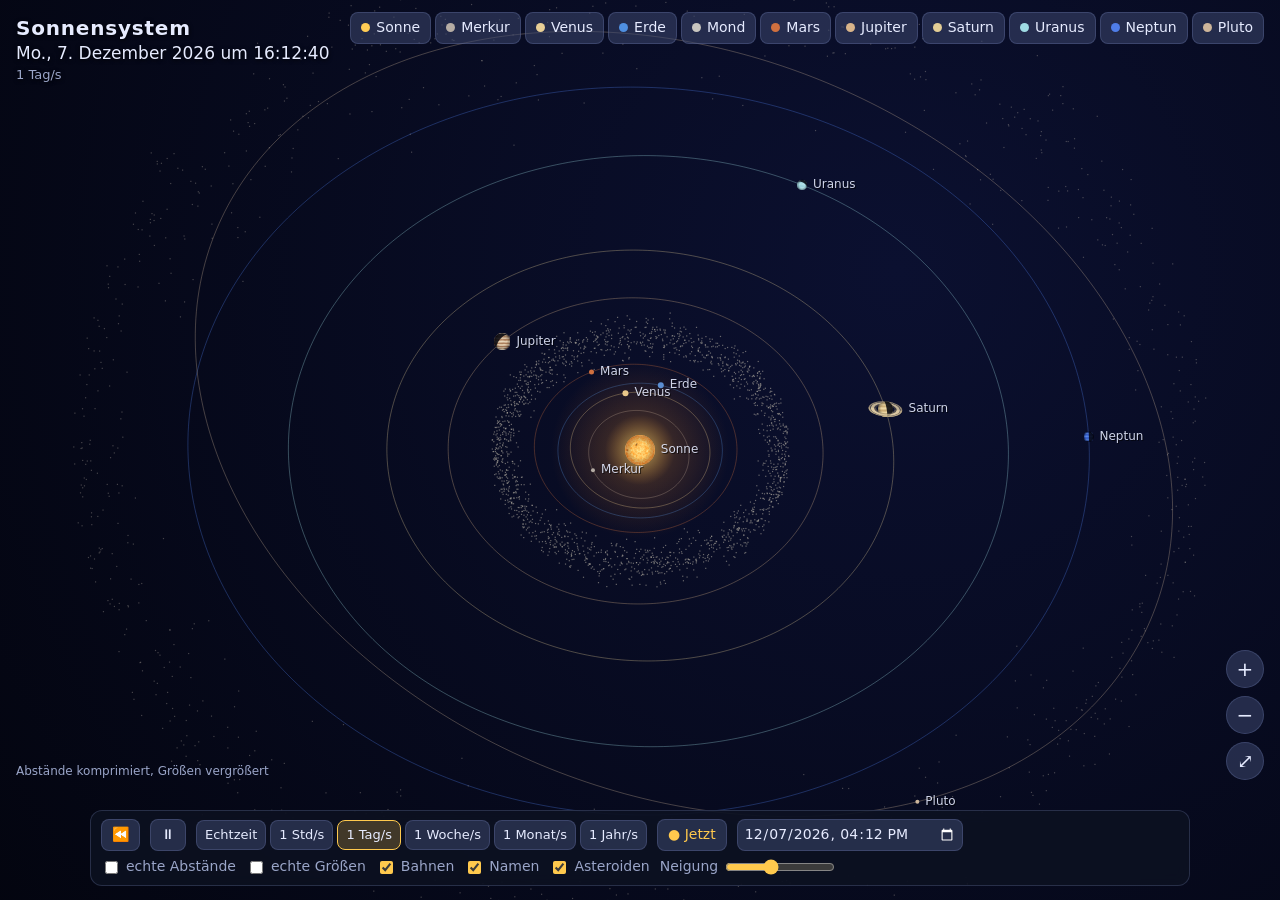
==== Sonnensystem/index.html @ 529825b8 "Sonnensystem: interaktive Browser-Ansicht mit aktuellen Positionen und Rotation Reine HTML/CSS/JS-Se" ====
<!doctype html>
<html lang="de">
<head>
  <meta charset="utf-8">
  <meta name="viewport" content="width=device-width, initial-scale=1, viewport-fit=cover">
  <title>Sonnensystem live</title>
  <link rel="stylesheet" href="style.css">
</head>
<body>
  <canvas id="sky" aria-label="Interaktive Darstellung des Sonnensystems"></canvas>

  <header class="hud">
    <h1>Sonnensystem</h1>
    <div id="date" class="date"></div>
    <div class="sub"><span id="liveBadge" class="badge">LIVE</span> <span id="speedLabel"></span></div>
    <div id="accuracy" class="warn hidden">Außerhalb 1800–2050: Positionen nur näherungsweise</div>
  </header>

  <nav id="bodyBar" class="bodybar" aria-label="Himmelskörper auswählen"></nav>

  <aside id="info" class="panel info hidden" aria-live="polite">
    <button id="infoClose" class="close" title="Schließen">×</button>
    <h2 id="infoName"></h2>
    <p id="infoType" class="sub"></p>
    <dl id="infoList"></dl>
    <button id="followBtn" class="btn wide">Folgen &amp; heranzoomen</button>
  </aside>

  <div class="zoom">
    <button id="zoomIn" class="btn round" title="Hineinzoomen (+)">+</button>
    <button id="zoomOut" class="btn round" title="Herauszoomen (−)">−</button>
    <button id="zoomFit" class="btn round" title="Ganzes Sonnensystem (0)">⤢</button>
  </div>

  <div id="scaleBar" class="scalebar"><div class="bar"></div><span></span></div>

  <footer class="controls panel">
    <div class="group">
      <button id="reverse" class="btn" title="Zeit rückwärts laufen lassen">⏪</button>
      <button id="play" class="btn" title="Start / Pause (Leertaste)">⏸</button>
      <div id="speeds" class="speeds"></div>
      <button id="now" class="btn accent" title="Zurück zum aktuellen Zeitpunkt in Echtzeit (N)">● Jetzt</button>
      <input id="dateInput" type="datetime-local" title="Zu einem Datum springen">
    </div>
    <div class="group">
      <label class="toggle"><input id="optRealDist" type="checkbox"> echte Abstände</label>
      <label class="toggle"><input id="optRealSize" type="checkbox"> echte Größen</label>
      <label class="toggle"><input id="optOrbits" type="checkbox" checked> Bahnen</label>
      <label class="toggle"><input id="optLabels" type="checkbox" checked> Namen</label>
      <label class="toggle"><input id="optBelts" type="checkbox" checked> Asteroiden</label>
      <label class="tilt">Neigung <input id="optTilt" type="range" min="0" max="88" value="35"></label>
    </div>
  </footer>

  <script src="solar.js"></script>
</body>
</html>
---- Sonnensystem/style.css ----
:root {
  --bg: #02030a;
  --panel: rgba(14, 18, 34, 0.78);
  --border: rgba(140, 160, 220, 0.22);
  --text: #e6ebff;
  --muted: #9aa5c8;
  --accent: #ffc94d;
  --btn: rgba(60, 72, 110, 0.55);
  --btn-hover: rgba(90, 105, 160, 0.75);
}

* { box-sizing: border-box; }

html, body {
  margin: 0;
  height: 100%;
  overflow: hidden;
  background: var(--bg);
  color: var(--text);
  font: 14px/1.4 system-ui, -apple-system, "Segoe UI", Roboto, sans-serif;
}

canvas#sky {
  position: fixed;
  inset: 0;
  width: 100vw;
  height: 100vh;
  display: block;
  touch-action: none;
  cursor: grab;
}
canvas#sky.dragging { cursor: grabbing; }
canvas#sky.hover { cursor: pointer; }

.hidden { display: none !important; }

.panel {
  background: var(--panel);
  border: 1px solid var(--border);
  border-radius: 12px;
  backdrop-filter: blur(8px);
  -webkit-backdrop-filter: blur(8px);
}

.hud {
  position: fixed;
  top: 14px;
  left: 16px;
  pointer-events: none;
  text-shadow: 0 1px 4px #000;
}
.hud h1 {
  margin: 0;
  font-size: 20px;
  font-weight: 600;
  letter-spacing: 0.04em;
}
.date { font-size: 17px; font-variant-numeric: tabular-nums; }
.sub { color: var(--muted); font-size: 13px; }
.warn { color: #ffb366; font-size: 12px; }

.badge {
  display: inline-block;
  padding: 0 6px;
  border-radius: 4px;
  font-size: 11px;
  font-weight: 700;
  background: #d33;
  color: #fff;
  display: none;
  margin-right: 4px;
}
.badge.on { display: inline-block; }

.bodybar {
  position: fixed;
  top: 12px;
  right: 16px;
  display: flex;
  gap: 4px;
  max-width: calc(100vw - 260px);
  overflow-x: auto;
  scrollbar-width: none;
}
.bodybar::-webkit-scrollbar { display: none; }
.bodybar button {
  display: flex;
  align-items: center;
  gap: 6px;
  white-space: nowrap;
}
.bodybar .dot {
  width: 9px;
  height: 9px;
  border-radius: 50%;
  display: inline-block;
}

.btn, .bodybar button {
  border: 1px solid var(--border);
  background: var(--btn);
  color: var(--text);
  border-radius: 8px;
  padding: 5px 10px;
  font: inherit;
  cursor: pointer;
  transition: background 0.15s;
}
.btn:hover, .bodybar button:hover { background: var(--btn-hover); }
.btn.active, .bodybar button.active {
  background: rgba(255, 201, 77, 0.22);
  border-color: var(--accent);
}
.btn.accent { color: var(--accent); }
.btn.round {
  width: 38px;
  height: 38px;
  padding: 0;
  font-size: 20px;
  border-radius: 50%;
}
.btn.wide { width: 100%; margin-top: 10px; }

.zoom {
  position: fixed;
  right: 16px;
  bottom: 120px;
  display: flex;
  flex-direction: column;
  gap: 8px;
}

.controls {
  position: fixed;
  left: 50%;
  bottom: 14px;
  transform: translateX(-50%);
  width: min(1100px, calc(100vw - 24px));
  padding: 8px 10px;
  display: flex;
  flex-direction: column;
  gap: 6px;
}
.group {
  display: flex;
  flex-wrap: wrap;
  align-items: center;
  gap: 6px 10px;
}
.speeds { display: flex; flex-wrap: wrap; gap: 4px; }
.speeds .btn { padding: 5px 8px; font-size: 13px; }

input[type="datetime-local"] {
  background: var(--btn);
  color: var(--text);
  border: 1px solid var(--border);
  border-radius: 8px;
  padding: 4px 6px;
  font: inherit;
  color-scheme: dark;
}

.toggle, .tilt {
  display: inline-flex;
  align-items: center;
  gap: 5px;
  color: var(--muted);
  cursor: pointer;
  user-select: none;
}
.toggle input { accent-color: var(--accent); }
.tilt input { width: 110px; accent-color: var(--accent); }

.info {
  position: fixed;
  top: 60px;
  right: 16px;
  width: 330px;
  padding: 14px 16px;
}
.info h2 { margin: 0; font-size: 20px; }
.info p { margin: 2px 0 10px; }
.info dl {
  margin: 0;
  display: grid;
  grid-template-columns: auto 1fr;
  gap: 4px 12px;
  font-size: 13px;
}
.info dt { color: var(--muted); white-space: nowrap; }
.info dd { margin: 0; text-align: right; font-variant-numeric: tabular-nums; }
.close {
  position: absolute;
  top: 6px;
  right: 8px;
  border: 0;
  background: none;
  color: var(--muted);
  font-size: 22px;
  cursor: pointer;
}

.scalebar {
  position: fixed;
  left: 16px;
  bottom: 120px;
  color: var(--muted);
  font-size: 12px;
  pointer-events: none;
}
.scalebar .bar {
  height: 6px;
  border: 1px solid var(--muted);
  border-top: 0;
  margin-bottom: 2px;
}

@media (max-width: 700px) {
  .hud h1 { font-size: 16px; }
  .date { font-size: 14px; }
  .bodybar { top: auto; bottom: auto; left: 12px; right: 12px; top: 92px; max-width: none; }
  .info { top: auto; left: 12px; right: 64px; width: auto; max-height: 45vh; overflow: auto; }
  .info { bottom: 240px; }
  .zoom { bottom: 240px; right: 12px; }
  .scalebar { bottom: 240px; }
  .controls { bottom: 8px; padding: 6px 8px; font-size: 12px; }
  .controls .btn, .speeds .btn { padding: 4px 7px; font-size: 12px; }
  .tilt input { width: 80px; }
}
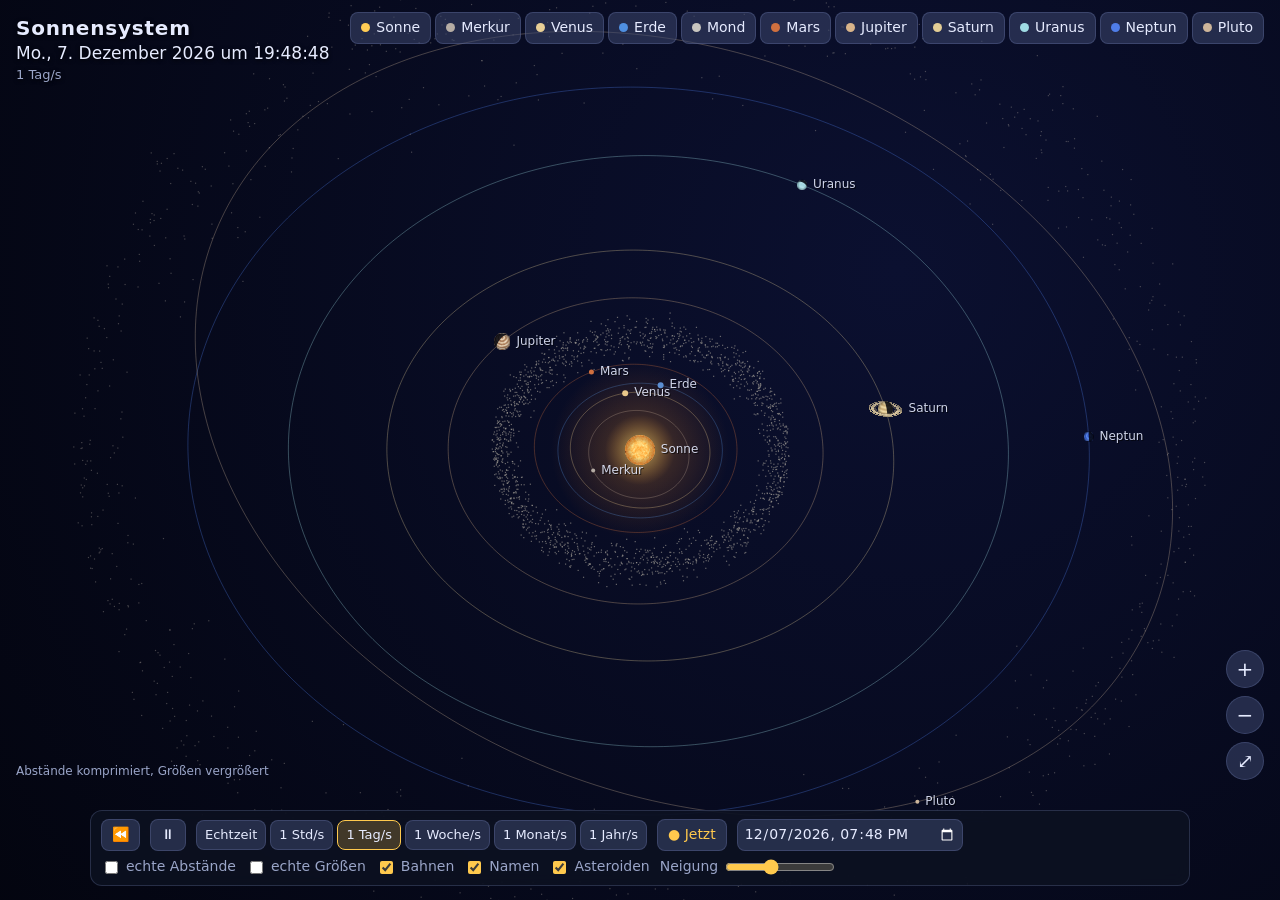
==== commit fe15421c: "Sonnensystem: Eigenrotation in 3D korrigiert, Mond gebunden, echte Bilder - Kugeln werden über die I" ====
--- a/Sonnensystem/index.html
+++ b/Sonnensystem/index.html
@@ -13,6 +13,7 @@
     <h1>Sonnensystem</h1>
     <div id="date" class="date"></div>
     <div class="sub"><span id="liveBadge" class="badge">LIVE</span> <span id="speedLabel"></span></div>
+    <div id="texHint" class="warn hidden"></div>
     <div id="accuracy" class="warn hidden">Außerhalb 1800–2050: Positionen nur näherungsweise</div>
   </header>
 
--- a/Sonnensystem/style.css
+++ b/Sonnensystem/style.css
@@ -227,3 +227,5 @@
   .controls .btn, .speeds .btn { padding: 4px 7px; font-size: 12px; }
   .tilt input { width: 80px; }
 }
+
+.hud .warn { max-width: 380px; }
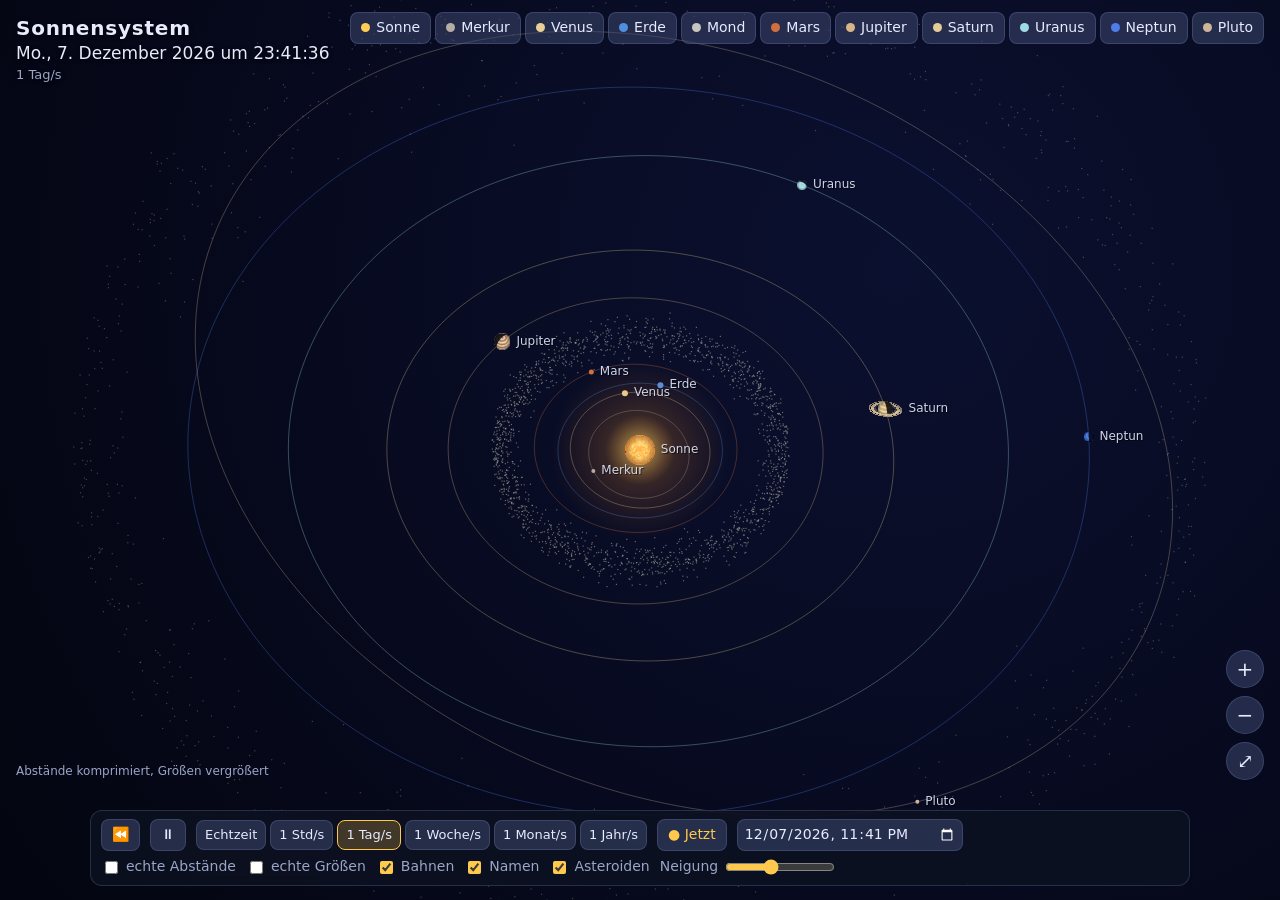
==== commit d498c1d6: "Sonnensystem: Erde mit echten Kontinenten (Natural Earth) Küstenlinien, Seen und Gletscher aus Natur" ====
--- a/Sonnensystem/index.html
+++ b/Sonnensystem/index.html
@@ -53,6 +53,7 @@
     </div>
   </footer>
 
+  <script src="earth-data.js"></script>
   <script src="solar.js"></script>
 </body>
 </html>
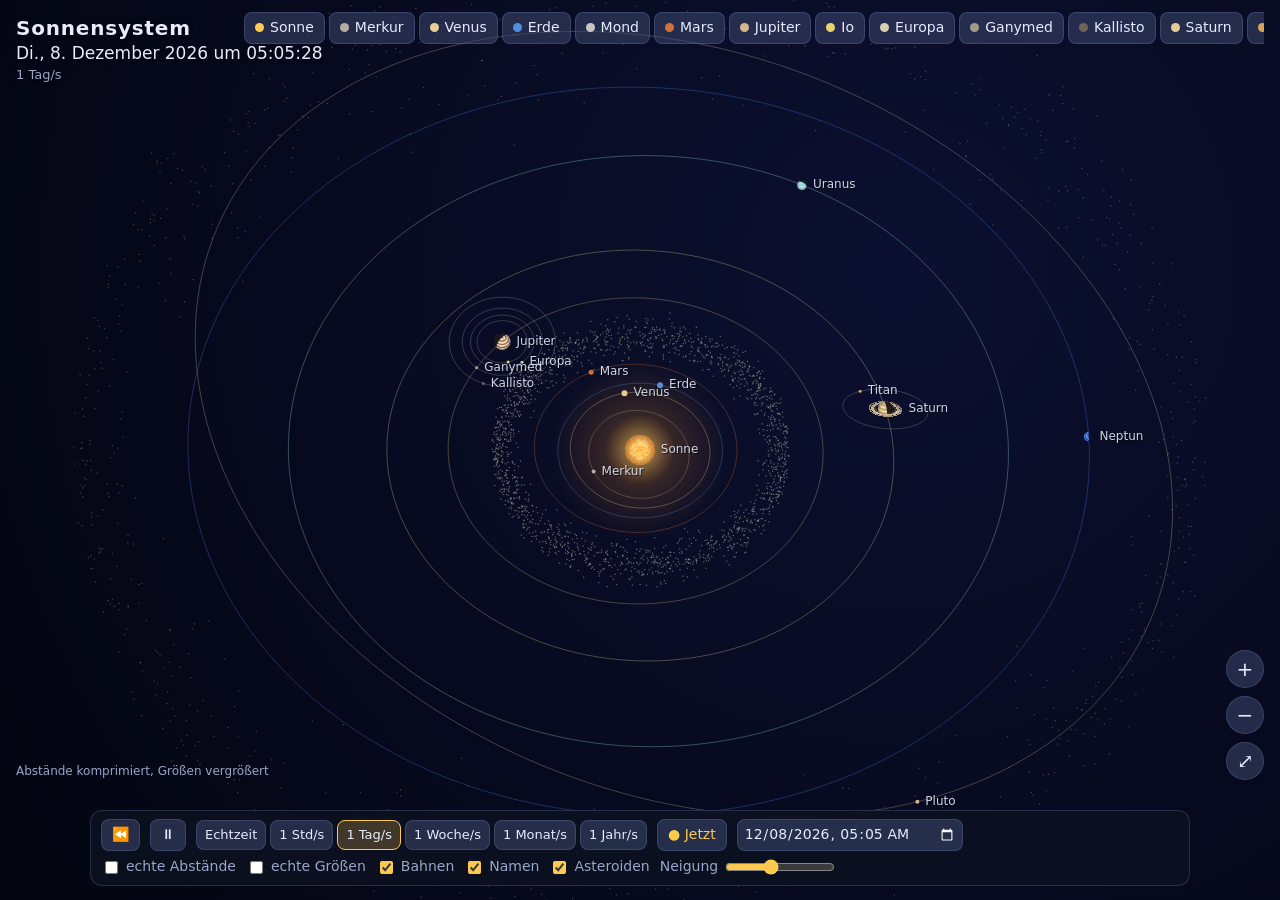
==== commit 88779d5a: "Sonnensystem: Jupitermonde und Titan, HD-Oberflächen beim Heranzoomen - Io, Europa, Ganymed, Kallist" ====
--- a/Sonnensystem/index.html
+++ b/Sonnensystem/index.html
@@ -14,6 +14,7 @@
     <div id="date" class="date"></div>
     <div class="sub"><span id="liveBadge" class="badge">LIVE</span> <span id="speedLabel"></span></div>
     <div id="texHint" class="warn hidden"></div>
+    <div id="hdHint" class="sub hidden"></div>
     <div id="accuracy" class="warn hidden">Außerhalb 1800–2050: Positionen nur näherungsweise</div>
   </header>
 
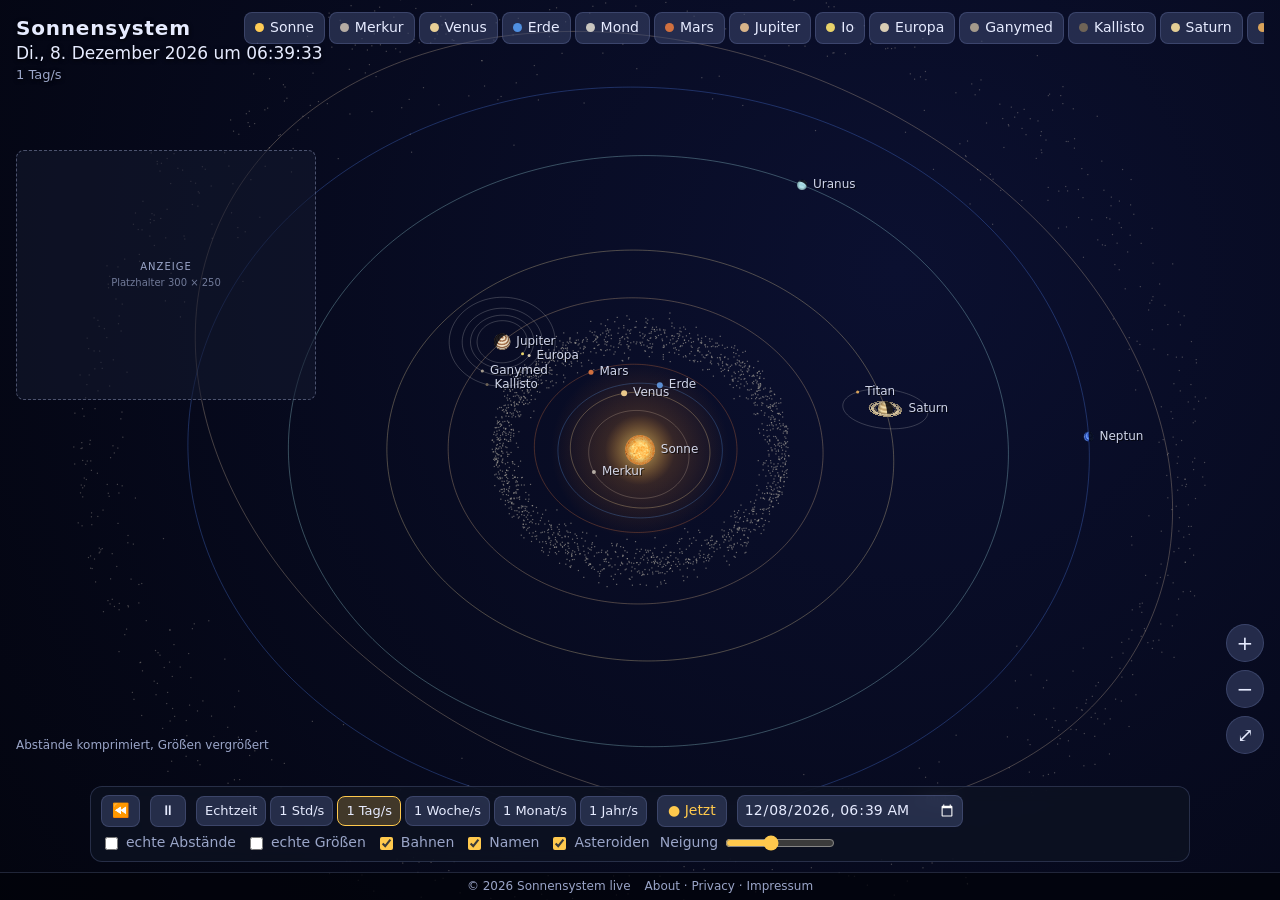
==== commit 602118e8: "Sonnensystem: Detailseiten mit FAQ, Footer mit About/Privacy/Impressum, Werbe-Platzhalter - Popup pr" ====
--- a/Sonnensystem/index.html
+++ b/Sonnensystem/index.html
@@ -25,7 +25,15 @@
     <h2 id="infoName"></h2>
     <p id="infoType" class="sub"></p>
     <dl id="infoList"></dl>
+    <button id="detailBtn" class="btn wide accent">Details &amp; häufige Fragen</button>
     <button id="followBtn" class="btn wide">Folgen &amp; heranzoomen</button>
+  </aside>
+
+  <!-- Werbe-Platzhalter Hauptseite (nur auf großen Bildschirmen sichtbar).
+       Später z. B. durch den Code eines Werbenetzwerks ersetzen; Datenschutzerklärung anpassen! -->
+  <aside class="ad-slot ad-main" data-ad-slot="hauptseite-links" aria-label="Anzeige">
+    <span>Anzeige</span>
+    <small>Platzhalter 300 × 250</small>
   </aside>
 
   <div class="zoom">
@@ -54,6 +62,55 @@
     </div>
   </footer>
 
+  <!-- Detailseite eines Himmelskörpers (Inhalte aus dem Ordner inhalte/) -->
+  <div id="detail" class="modal hidden" role="dialog" aria-modal="true" aria-labelledby="detailTitle">
+    <article class="modal-box panel">
+      <button id="detailClose" class="close" title="Schließen (Esc)">×</button>
+      <header class="detail-head">
+        <span id="detailDot" class="detail-dot"></span>
+        <div>
+          <h2 id="detailTitle"></h2>
+          <p id="detailSub" class="sub"></p>
+        </div>
+      </header>
+
+      <section>
+        <h3>Zusammenfassung</h3>
+        <div id="detailSummary" class="detail-text"></div>
+      </section>
+
+      <section>
+        <h3>Steckbrief</h3>
+        <dl id="detailFacts" class="detail-list"></dl>
+      </section>
+
+      <!-- Werbe-Platzhalter im Popup -->
+      <aside class="ad-slot ad-inline" data-ad-slot="popup" aria-label="Anzeige">
+        <span>Anzeige</span>
+        <small>Platzhalter responsiv (z. B. 728 × 90 / 300 × 250)</small>
+      </aside>
+
+      <section>
+        <h3>Häufige Fragen</h3>
+        <div id="detailFaq" class="faq"></div>
+      </section>
+
+      <section>
+        <h3>Live-Daten <span id="detailTime" class="sub"></span></h3>
+        <dl id="detailLive" class="detail-list"></dl>
+      </section>
+    </article>
+  </div>
+
+  <footer class="sitefooter">
+    <span>© 2026 Sonnensystem live</span>
+    <nav aria-label="Rechtliches">
+      <a href="about.html">About</a> ·
+      <a href="privacy.html">Privacy</a> ·
+      <a href="impressum.html">Impressum</a>
+    </nav>
+  </footer>
+
   <script src="earth-data.js"></script>
   <script src="solar.js"></script>
 </body>
--- a/Sonnensystem/style.css
+++ b/Sonnensystem/style.css
@@ -124,7 +124,7 @@
 .zoom {
   position: fixed;
   right: 16px;
-  bottom: 120px;
+  bottom: 146px;
   display: flex;
   flex-direction: column;
   gap: 8px;
@@ -133,7 +133,7 @@
 .controls {
   position: fixed;
   left: 50%;
-  bottom: 14px;
+  bottom: 38px;
   transform: translateX(-50%);
   width: min(1100px, calc(100vw - 24px));
   padding: 8px 10px;
@@ -203,7 +203,7 @@
 .scalebar {
   position: fixed;
   left: 16px;
-  bottom: 120px;
+  bottom: 146px;
   color: var(--muted);
   font-size: 12px;
   pointer-events: none;
@@ -220,12 +220,164 @@
   .date { font-size: 14px; }
   .bodybar { top: auto; bottom: auto; left: 12px; right: 12px; top: 92px; max-width: none; }
   .info { top: auto; left: 12px; right: 64px; width: auto; max-height: 45vh; overflow: auto; }
-  .info { bottom: 240px; }
-  .zoom { bottom: 240px; right: 12px; }
-  .scalebar { bottom: 240px; }
-  .controls { bottom: 8px; padding: 6px 8px; font-size: 12px; }
+  .info { bottom: 264px; }
+  .zoom { bottom: 264px; right: 12px; }
+  .scalebar { bottom: 264px; }
+  .controls { bottom: 32px; padding: 6px 8px; font-size: 12px; }
   .controls .btn, .speeds .btn { padding: 4px 7px; font-size: 12px; }
   .tilt input { width: 80px; }
 }
 
 .hud .warn { max-width: 380px; }
+
+/* ------------------------------------------------------------------ Detailseite (Popup) */
+.modal {
+  position: fixed;
+  inset: 0;
+  z-index: 20;
+  display: flex;
+  align-items: center;
+  justify-content: center;
+  padding: 16px;
+  background: rgba(2, 3, 10, 0.6);
+  backdrop-filter: blur(3px);
+  -webkit-backdrop-filter: blur(3px);
+}
+.modal-box {
+  position: relative;
+  width: min(760px, 100%);
+  max-height: calc(100vh - 32px);
+  max-height: calc(100dvh - 32px);
+  overflow-y: auto;
+  padding: 22px 26px 26px;
+  background: rgba(14, 18, 34, 0.96);
+  line-height: 1.55;
+}
+.modal-box .close { top: 10px; right: 12px; font-size: 26px; }
+.modal-box section { margin-top: 18px; }
+.modal-box h3 {
+  margin: 0 0 8px;
+  font-size: 13px;
+  font-weight: 600;
+  letter-spacing: 0.08em;
+  text-transform: uppercase;
+  color: var(--accent);
+}
+.modal-box h3 .sub { text-transform: none; letter-spacing: 0; font-weight: 400; margin-left: 6px; }
+.detail-head { display: flex; align-items: center; gap: 16px; padding-right: 30px; }
+.detail-head h2 { margin: 0; font-size: 26px; }
+.detail-head p { margin: 2px 0 0; }
+.detail-dot {
+  flex: none;
+  width: 56px;
+  height: 56px;
+  border-radius: 50%;
+  box-shadow: inset -12px -10px 22px rgba(0, 0, 0, 0.65), 0 0 18px rgba(255, 255, 255, 0.08);
+}
+.detail-text p { margin: 0 0 10px; }
+.detail-list {
+  margin: 0;
+  display: grid;
+  grid-template-columns: minmax(150px, max-content) 1fr;
+  gap: 5px 18px;
+  font-size: 14px;
+}
+.detail-list dt { color: var(--muted); }
+.detail-list dd { margin: 0; font-variant-numeric: tabular-nums; }
+.faq details {
+  border: 1px solid var(--border);
+  border-radius: 10px;
+  margin-bottom: 8px;
+  background: rgba(60, 72, 110, 0.18);
+}
+.faq summary {
+  cursor: pointer;
+  padding: 10px 14px;
+  font-weight: 600;
+  list-style: none;
+}
+.faq summary::-webkit-details-marker { display: none; }
+.faq summary::before { content: '＋'; color: var(--accent); margin-right: 10px; }
+.faq details[open] summary::before { content: '−'; }
+.faq details p { margin: 0; padding: 0 14px 12px 38px; color: #cfd6f2; }
+
+/* ------------------------------------------------------------------ Footer */
+.sitefooter {
+  position: fixed;
+  left: 0;
+  right: 0;
+  bottom: 0;
+  height: 28px;
+  display: flex;
+  align-items: center;
+  justify-content: center;
+  gap: 14px;
+  font-size: 12px;
+  color: var(--muted);
+  background: rgba(2, 3, 10, 0.75);
+  border-top: 1px solid var(--border);
+  z-index: 5;
+}
+.sitefooter a { color: var(--muted); text-decoration: none; }
+.sitefooter a:hover { color: var(--text); text-decoration: underline; }
+
+/* ------------------------------------------------------------------ Werbe-Platzhalter */
+.ad-slot {
+  display: flex;
+  flex-direction: column;
+  align-items: center;
+  justify-content: center;
+  gap: 2px;
+  border: 1px dashed rgba(154, 165, 200, 0.45);
+  border-radius: 8px;
+  background: rgba(20, 26, 48, 0.55);
+  color: var(--muted);
+  font-size: 12px;
+  text-align: center;
+}
+.ad-slot span { text-transform: uppercase; letter-spacing: 0.1em; font-size: 10px; }
+.ad-slot small { opacity: 0.7; }
+.ad-main {
+  position: fixed;
+  left: 16px;
+  top: 150px;
+  width: 300px;
+  height: 250px;
+}
+.ad-inline { margin-top: 18px; min-height: 90px; width: 100%; }
+@media (max-width: 1100px), (max-height: 720px) {
+  .ad-main { display: none; }
+}
+
+@media (max-width: 700px) {
+  .modal { padding: 0; align-items: stretch; }
+  .modal-box { max-height: none; height: 100%; border-radius: 0; padding: 18px 16px 24px; }
+  .detail-head h2 { font-size: 22px; }
+  .sitefooter { gap: 8px; font-size: 11px; }
+}
+
+/* ------------------------------------------------------------------ Unterseiten (About, Privacy, Impressum) */
+body.page {
+  overflow: auto;
+  height: auto;
+  min-height: 100%;
+  background: radial-gradient(ellipse at 70% 0%, #0b1030, #02030a 70%) fixed;
+}
+.page main {
+  max-width: 760px;
+  margin: 0 auto;
+  padding: 32px 20px 80px;
+  line-height: 1.6;
+}
+.page h1 { font-size: 28px; margin: 18px 0 8px; }
+.page h2 { font-size: 18px; margin: 28px 0 6px; color: var(--accent); }
+.page a { color: #9cc3ff; }
+.page .back { color: var(--muted); text-decoration: none; font-size: 14px; }
+.page .placeholder { background: rgba(255, 201, 77, 0.15); padding: 0 4px; border-radius: 4px; }
+.page .note {
+  border-left: 3px solid var(--accent);
+  padding: 8px 12px;
+  background: rgba(255, 201, 77, 0.08);
+  font-size: 14px;
+}
+.page .sitefooter { position: fixed; }
